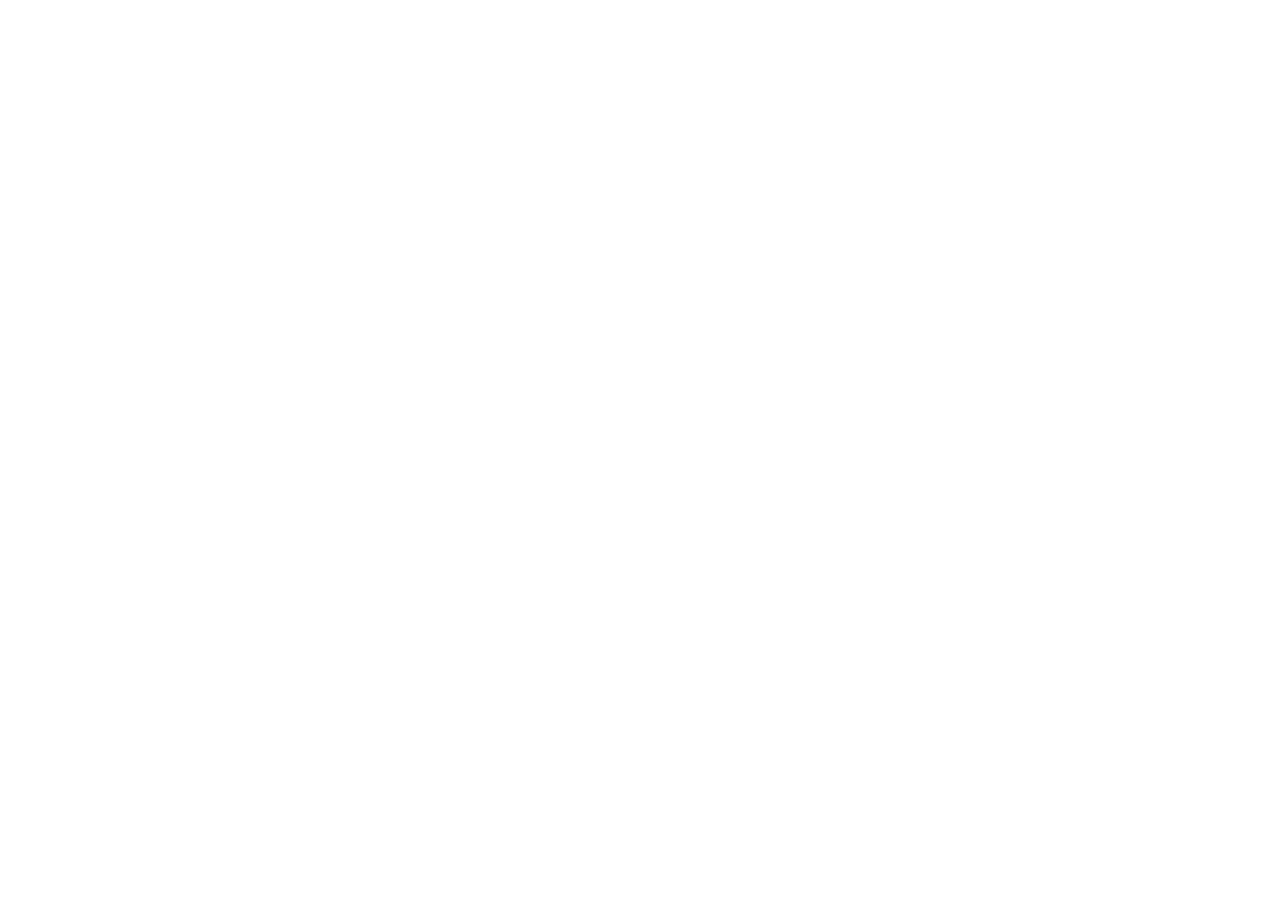
==== discord.html @ f291c956 "Creazione file" ====
<!DOCTYPE html>
<html lang="it">
<head>
    <meta charset="UTF-8">
    <meta http-equiv="X-UA-Compatible" content="IE=edge">
    <meta name="viewport" content="width=device-width, initial-scale=1.0">
    <title>Discord| Il luogo ideale per parlare e ritrovarsi</title>
    <link rel="stylesheet" href="main.css">
</head>

<body>
    <header>
        <nav>
            <div>

            </div>
        </nav>

    </header>

    <main></main>
</body>
</html>
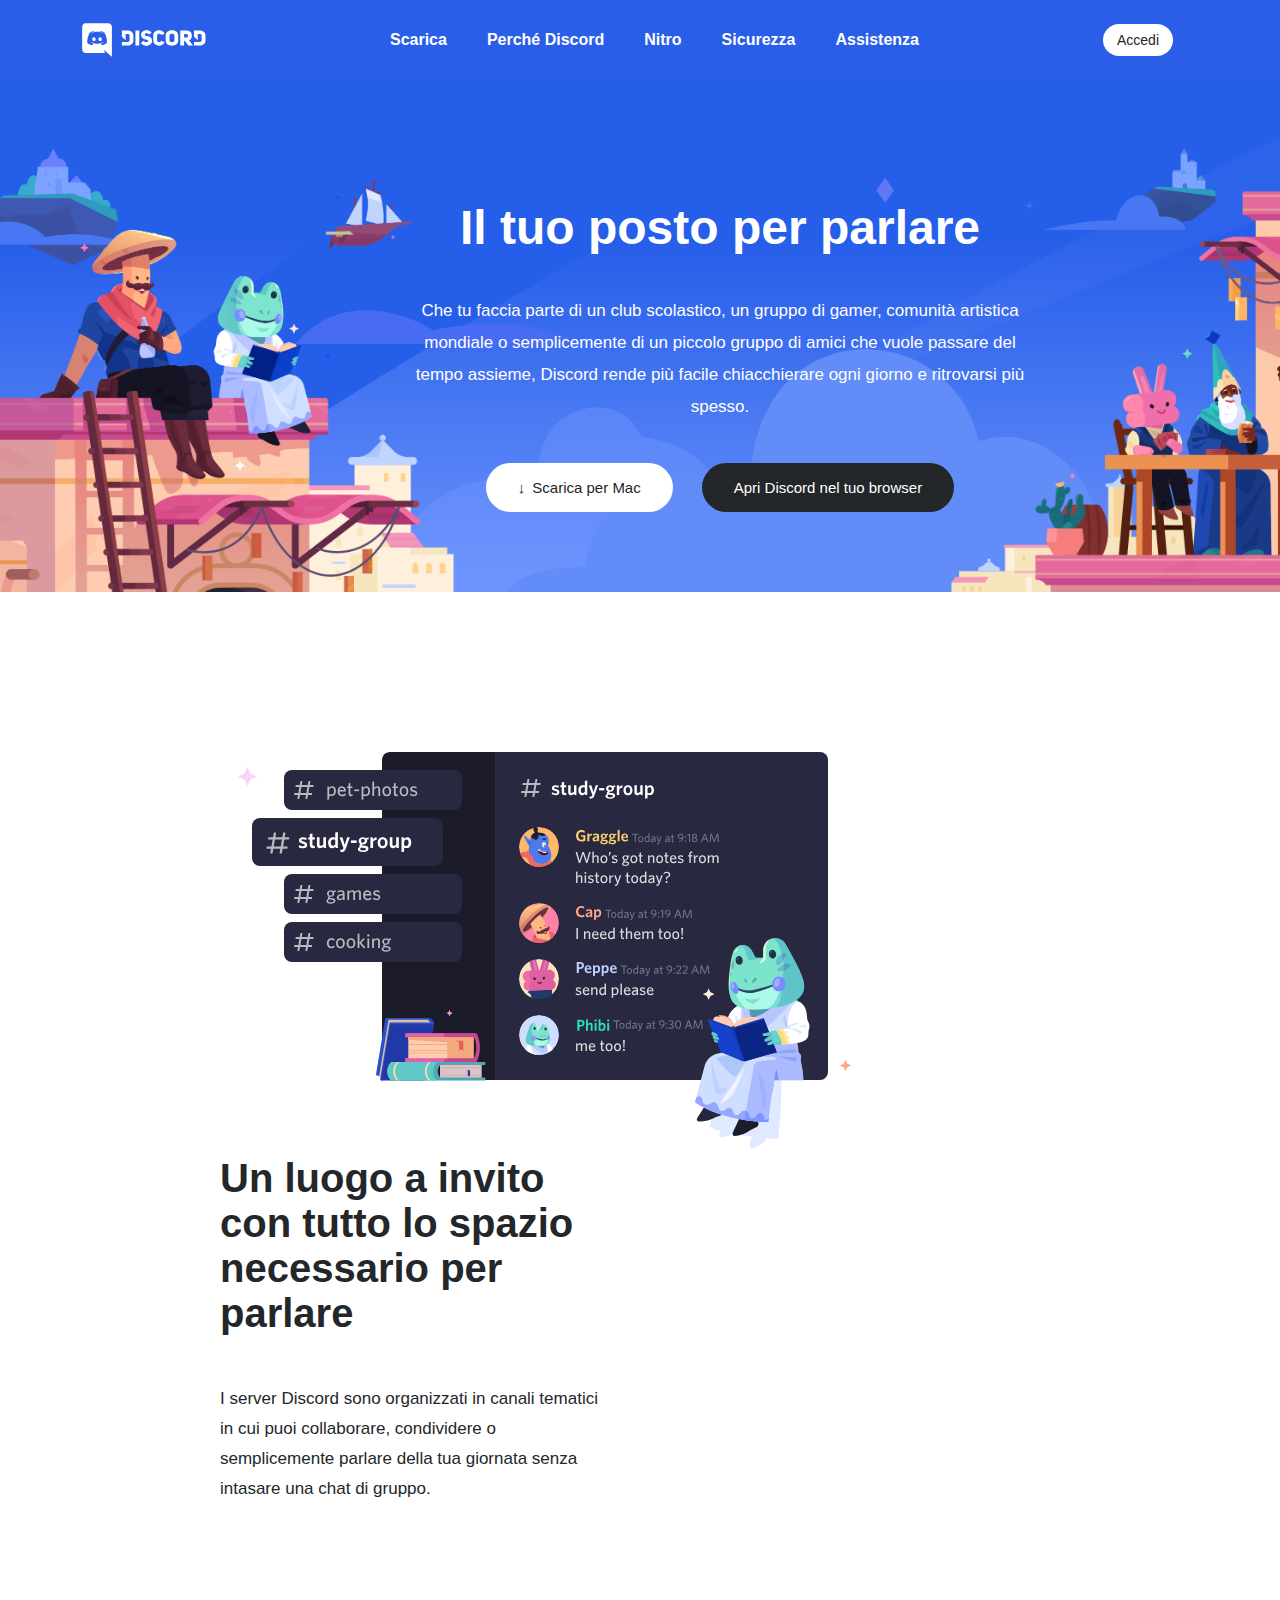
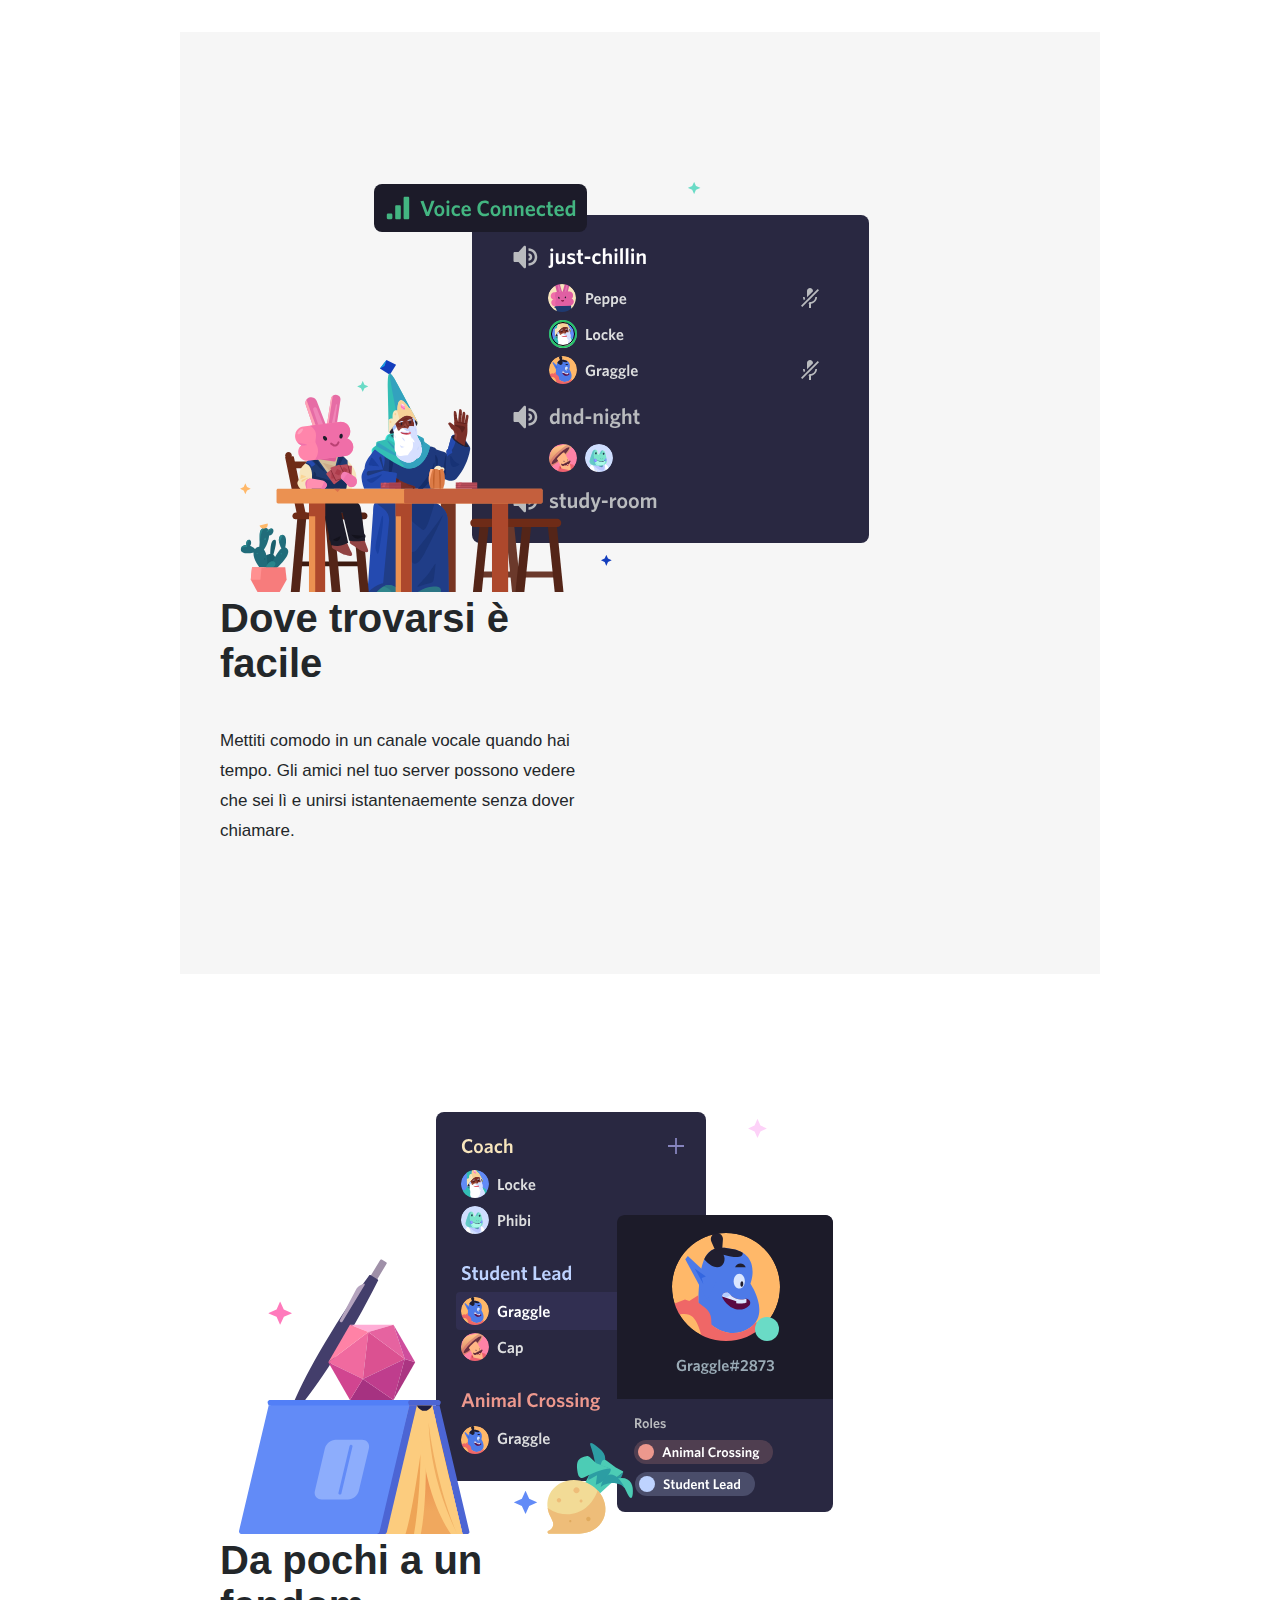
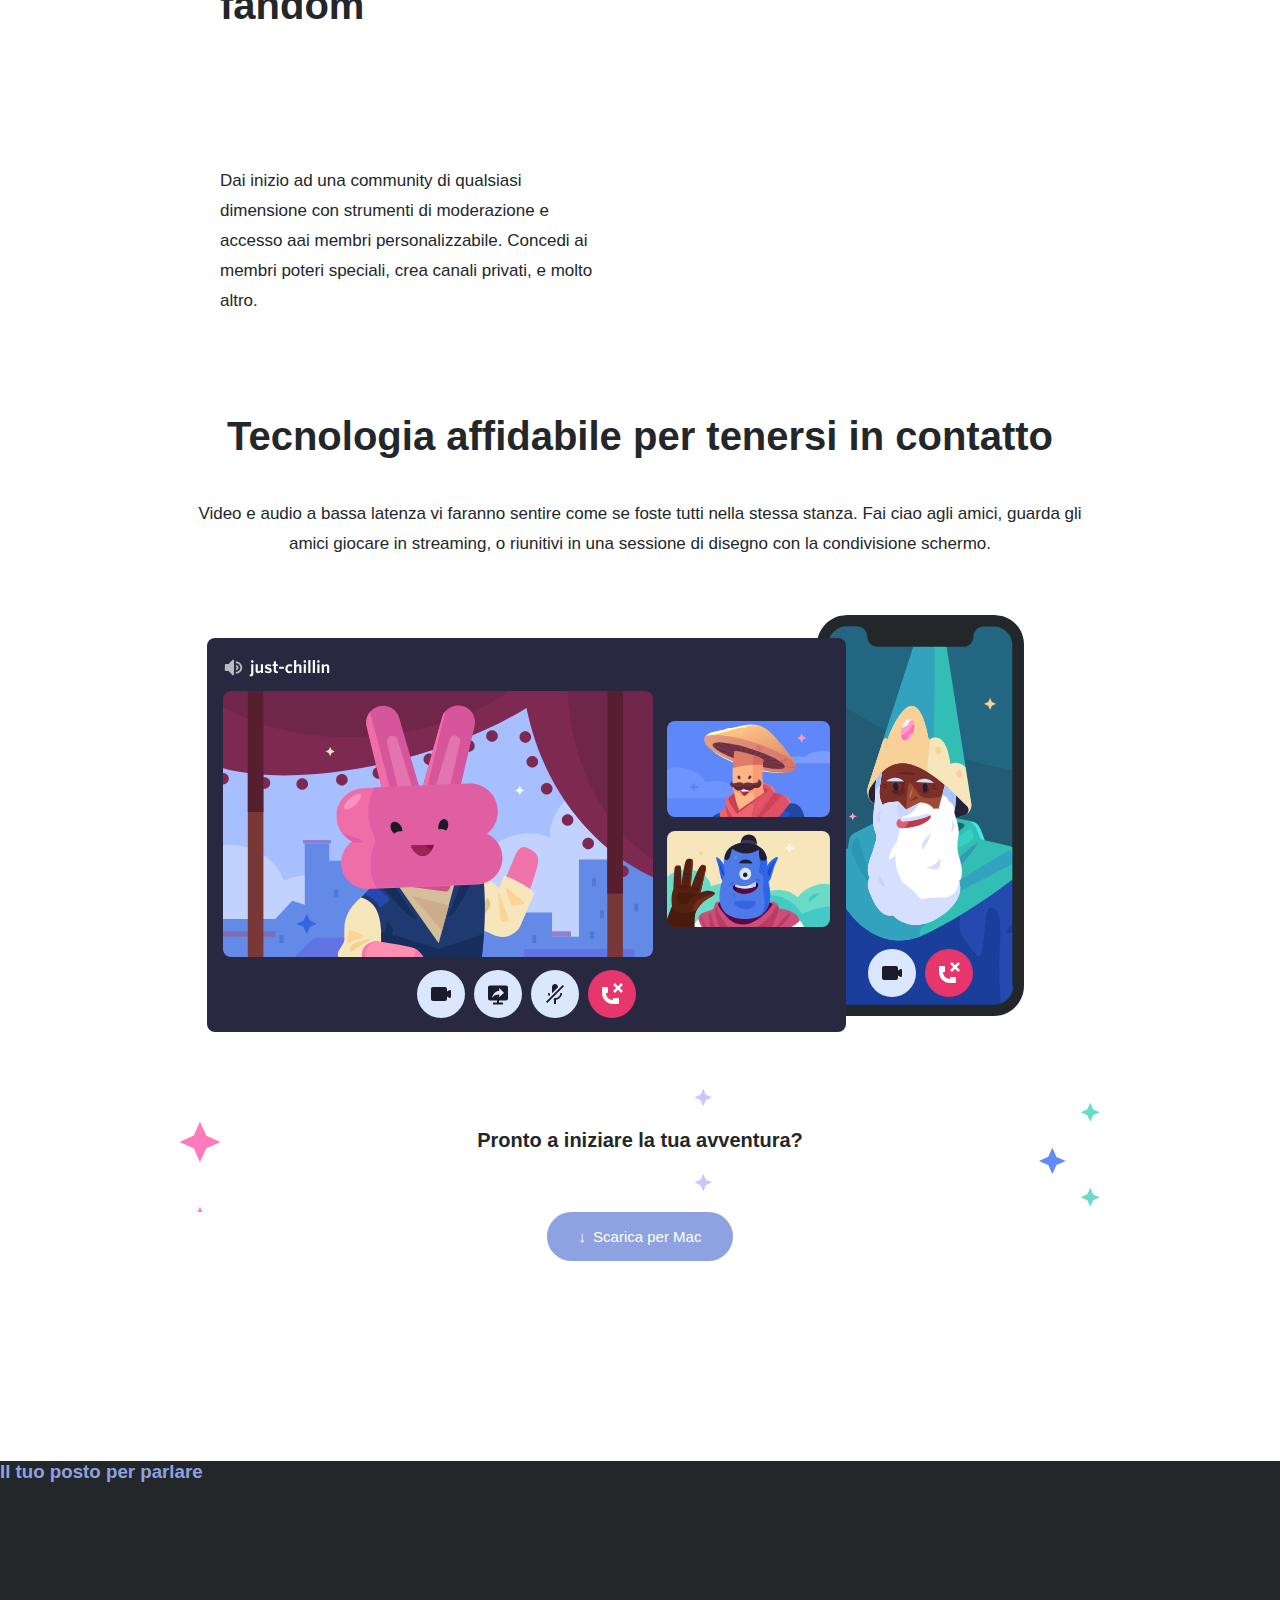
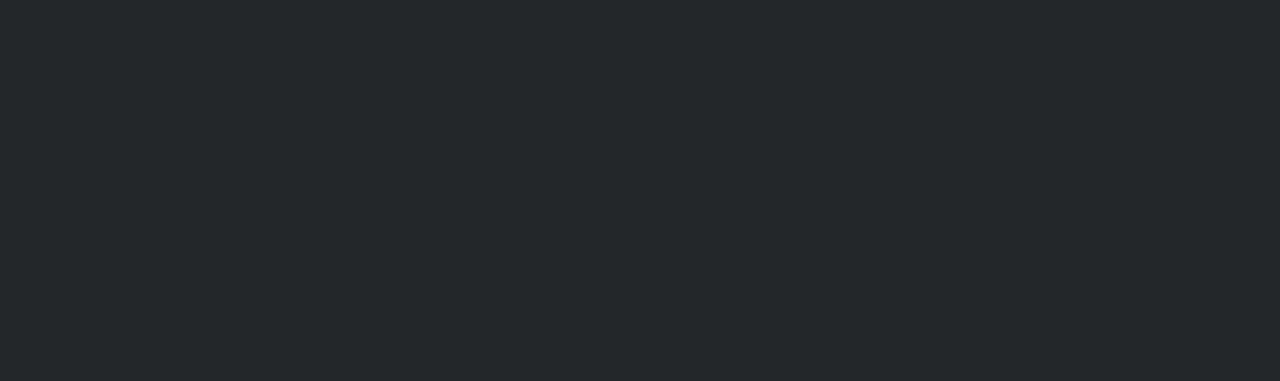
==== commit 498a22c3: "aggiunto tutta la struttura" ====
--- a/discord.html
+++ b/discord.html
@@ -10,14 +10,114 @@
 
 <body>
     <header>
-        <nav>
-            <div>
+        <div class="contenitore">
+            <div class="logo">
+               <img src="img/logo.svg" alt="Logo">
+            </div>
 
+            <nav class="nav-bar">
+                <ul class="nav">
+                    <li><a href="#">Scarica</a></li>
+                    <li><a href="#">Perché Discord</a></li>
+                    <li><a href="#">Nitro</a></li>
+                    <li><a href="#">Sicurezza</a></li>
+                    <li><a href="#">Assistenza</a></li>
+                </ul>
+            </nav>
+            <div class="login">
+                <button class="btn btn-white btn-small">Accedi</button>
             </div>
-        </nav>
+          
+        </div>   
 
     </header>
 
-    <main></main>
+    <main>
+        <div class="contenitore-del-img">
+            <div class="contenitore-del-titolo">
+                <h1 class="titolo">Il tuo posto per parlare</h1>
+                <div class="paragrafo">
+                    <p>Che tu faccia parte di un club scolastico, un gruppo di gamer, comunità artistica mondiale o semplicemente di un piccolo gruppo di amici che vuole passare del tempo assieme, Discord rende più facile chiacchierare ogni giorno e ritrovarsi più spesso.</p>
+                </div>
+                
+                <button class="btn btn-white"> <span class="icona-a-freccia">&#8595;</span>Scarica per Mac</button>
+                <button class="btn btn-grey">Apri Discord nel tuo browser</button>
+            </div>
+        </div>
+
+
+
+        <div class="box"> 
+            <section class="row-sezione">
+                <div class="sezione-one">
+                    <div class="immagine-uno">
+                        <img src="img/item1.svg" alt="Ranocchiella che legge">
+                    </div>
+                    <div class="parte-testo">
+                
+                        <h2 class="subtitolo">Un luogo a invito con tutto lo spazio necessario per parlare</h2>
+                        
+                        <p class="sottoparagrafo">I server Discord sono organizzati in canali tematici in cui puoi collaborare, condividere o semplicemente parlare della tua giornata senza intasare una chat di gruppo.</p>
+                    </div>
+                </div>
+            </section>
+
+            <section class="row-sezion2">
+                <div class="sezione-two">
+                    <div class="immagine-due">
+                        <img src="img/item2.svg" alt="mago pittore">
+                    </div>
+                    <div class="parte-testo">
+                
+                        <h2 class="subtitolo-2">Dove trovarsi è facile</h2>
+                        
+                        <p class="sottoparagrafo-2">Mettiti comodo in un canale vocale quando hai tempo. Gli amici nel tuo server possono vedere che sei lì e unirsi istantenaemente senza dover chiamare.</p>
+                    </div>
+                </div>
+            </section>
+
+            <section class="row-sezione">
+                <div class="sezione-one">
+                    <div class="immagine-uno">
+                        <img src="img/item3.svg" alt="Rubrica">
+                    </div>
+                    <div class="parte-testo">
+                
+                        <h2 class="subtitolo">Da pochi a un fandom</h2>
+                        
+                        <p class="sottoparagrafo">Dai inizio ad una community di qualsiasi dimensione con strumenti di moderazione e accesso aai membri personalizzabile. Concedi ai membri poteri speciali, crea canali privati, e molto altro.</p>
+                    </div>
+                </div>
+            </section>
+
+            <section class="row-sezione4">
+                <div class="parte-testo row-4">
+                
+                    <h2 class="subtitolo nuovo">Tecnologia affidabile per tenersi in contatto</h2>
+                    
+                    <p class="sottoparagrafo nuovo">Video e audio a bassa latenza vi faranno sentire come se foste tutti nella stessa stanza. Fai ciao agli amici, guarda gli amici giocare in streaming, o riunitivi in una sessione di disegno con la condivisione schermo.</p>
+                </div>
+                <div class="immagine-4">
+                    <img src="img/item4-big.svg" alt="display" style="display: block;">
+                </div>
+
+                <div class="parte-testo last-one">
+                    <h3 class="subtitolo ultimo">Pronto a iniziare la tua avventura?</h3>
+
+                </div>
+                <div class="bottone">
+                    <button class="btn btn-violet"> <span class="icona-a-freccia">&#8595;</span>Scarica per Mac</button>
+                </div>
+                
+
+            </section>
+        </div>
+    </main>
+
+    <footer>
+        <div class="footer">
+            <h3 class="slogan-finale">Il tuo posto per parlare</h3>
+        </div>
+    </footer>
 </body>
 </html>--- a/main.css
+++ b/main.css
@@ -0,0 +1,229 @@
+:root{
+    --font: "Whitney","Helvetica Neue","Helvetica","Arial",sans-serif;
+    --color-grey: #23272A;
+    --color-lilla: #8EA1E1;
+    --color-bisc: #F6F6F6;
+
+}
+
+
+* {
+    margin: 0;
+    padding: 0;
+    box-sizing: border-box;
+}
+
+.contenitore{
+    width: 100%;
+    height: 80px;
+    margin: 0 auto;
+    background-color: #2A5EE8;
+    display: flex;
+    align-items: center;
+    justify-content: space-around;
+}
+
+.logo{
+    display: flex;
+    align-items: center;
+}
+
+.nav{
+    list-style: none;
+    display: flex;
+}
+
+
+.nav li a{
+    display: inline-block;
+    padding: 10px 10px;
+    margin: 0 10px;
+    color: white;
+    text-decoration: none;
+    font-size: 100%;
+    font-family: var(--font);
+    font-weight: bold;
+}
+
+.contenitore-del-img{
+    background-image: url("img/jumbo.png");
+    background-size: 100%;
+    width: 1440px;
+    height: 512px;
+    text-align: center;
+    color: white;
+   
+}
+.contenitore-del-titolo{
+    background-color: transparent;
+    width: 720px;
+    height: 520px;
+    margin: auto;
+    padding: 120px 40px;
+    vertical-align: baseline;
+}
+.titolo{
+    font-family: var(--font);
+    font-weight: bold;
+    font-size: 300%;
+    padding-bottom: 40px;
+}
+
+.paragrafo{
+    font-size: 17px;
+    font-family: var(--font);
+    font-weight: 350;
+    padding-bottom: 40px;
+    line-height: 2rem;
+}
+.box{
+    width: 920px;
+    margin: auto;
+}
+
+
+
+
+.row-sezione{
+    display: flex;
+    justify-items: flex-start;
+    
+}
+.sezione-one{
+    /* display: flex;
+    justify-content: center;
+    align-items: center; */
+    padding: 120px 40px;
+    background-color: white;
+}
+.parte-testo{
+    font-family: var(--font);
+    color: var(--color-grey);
+}
+.subtitolo{
+    width: 380px;
+    height: 228px;
+    font-size: 40px;
+}
+
+.sottoparagrafo{
+    width: 380px;
+    height: 128px;
+    font-size: 17px;
+    line-height: 30px;
+}
+
+.subtitolo-2{
+    width: 380px;
+    height: 130px;
+    font-size: 40px;
+}
+
+.sottoparagrafo-2{
+    width: 380px;
+    height: 128px;
+    font-size: 17px;
+    line-height: 30px;
+}
+.sezione-two{
+    /* display: flex;
+    justify-content: center;
+    align-items: center; */
+    padding: 120px 40px;
+    background-color: var(--color-bisc);
+}
+
+
+.row-sezione4{
+    vertical-align: middle;
+    
+}
+
+.parte-testo.row-4{
+text-align: center;
+}
+
+.subtitolo.nuovo{
+    width: auto;
+    height: auto;
+    padding-bottom: 40px;
+
+}
+.sottoparagrafo.nuovo{
+    width: auto;
+    height: auto;
+}
+
+.subtitolo.ultimo{
+    width: auto;
+    height: auto;
+    font-size: 20px;
+    text-align: center;
+    padding: 40px;
+}
+
+.last-one{
+    background-image: url(img/stars.svg);
+    background-size: contain;
+    background-repeat: none;
+    padding-bottom: 20px;
+}
+
+.bottone{
+    display: flex;
+    justify-content: center;
+    padding-bottom: 200px;
+}
+
+
+.footer{
+    background-color: var(--color-grey);
+    width: 1440px;
+    height: 520px;
+    padding: 80px auto;
+}
+.slogan-finale{
+    color: var(--color-lilla);
+    font-family: var(--font);
+
+}
+
+
+
+
+
+
+
+
+.btn{
+    border-radius: 28px;
+    padding: 1rem 2rem;
+    border: none;
+    font-family: var(--font);
+    font-size: 15px;
+}
+
+.btn-white{
+    background-color: white;
+    color: var(--color-grey);
+    margin-right: 25px;
+}
+.icona-a-freccia{
+    padding-right: 7px;
+    text-align: center;
+}
+
+.btn-grey{
+    background-color: var(--color-grey);
+    color: white;
+}
+.btn-violet{
+    background-color: var(--color-lilla);
+    color: white;
+}
+
+.btn-small{
+    border-radius: 40px;
+    font-size: 14px;
+    padding: 8px 14px;
+}
